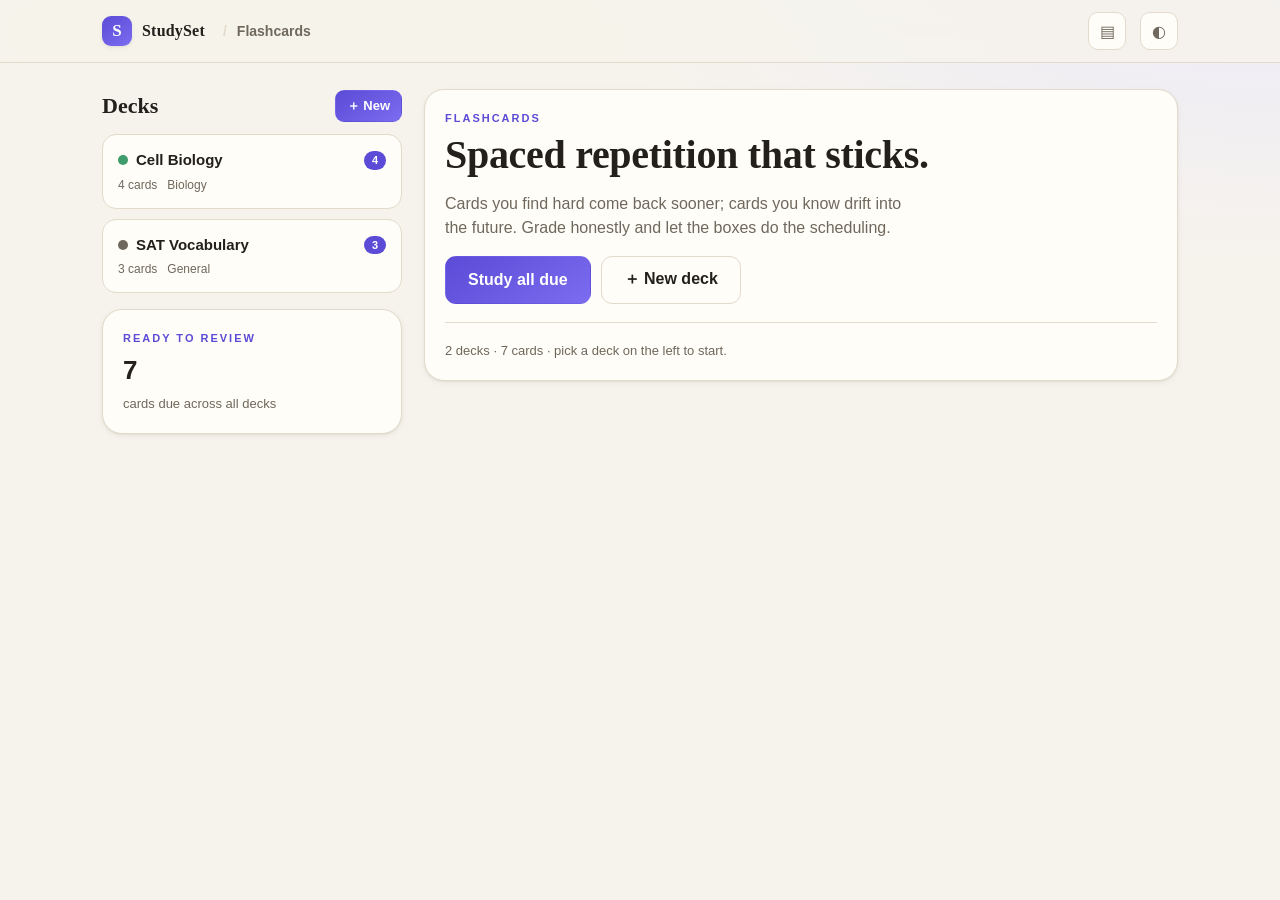
==== flashcards.html @ 9d48ab71 "StudySet: complete study suite (hub + 6 apps) A hub plus six offline-first study apps (flashcards, q" ====
<!doctype html>
<html lang="en">
<head>
<meta charset="utf-8">
<meta name="viewport" content="width=device-width, initial-scale=1">
<title>Flashcards · StudySet</title>
<link rel="stylesheet" href="suite.css">
<style>
  .layout { display: grid; grid-template-columns: 300px 1fr; gap: 22px; padding: 26px 0 60px; align-items: start; }
  .deck { padding: 14px 15px; border-radius: var(--r); border: 1px solid var(--line); background: var(--card);
          cursor: pointer; margin-bottom: 10px; transition: .15s; }
  .deck:hover { border-color: var(--accent); transform: translateY(-1px); box-shadow: var(--shadow-sm); }
  .deck.active { border-color: var(--accent); background: var(--accent-wash); }
  .deck h4 { margin: 0 0 4px; font-size: 15px; display: flex; align-items: center; gap: 8px; }
  .deck .meta { font-size: 12px; color: var(--muted); display: flex; gap: 10px; }
  .due-pill { margin-left: auto; background: var(--accent); color: var(--accent-ink); font-size: 11px; font-weight: 700; padding: 1px 8px; border-radius: 999px; }

  /* study card */
  .stage { display: grid; place-items: center; min-height: 340px; }
  .flashcard { width: 100%; max-width: 520px; height: 300px; perspective: 1600px; cursor: pointer; }
  .fc-inner { position: relative; width: 100%; height: 100%; transition: transform .5s cubic-bezier(.2,.8,.2,1); transform-style: preserve-3d; }
  .flashcard.flipped .fc-inner { transform: rotateY(180deg); }
  .fc-face { position: absolute; inset: 0; backface-visibility: hidden; border-radius: var(--r-xl);
             display: grid; place-items: center; text-align: center; padding: 34px; border: 1px solid var(--line);
             box-shadow: var(--shadow-md); background: var(--card); }
  .fc-face .side { position: absolute; top: 16px; left: 20px; font-size: 11px; letter-spacing: 2px; text-transform: uppercase; color: var(--muted); font-weight: 700; }
  .fc-face .txt { font-family: var(--serif); font-size: clamp(20px, 3.4vw, 30px); line-height: 1.25; }
  .fc-back { transform: rotateY(180deg); background: var(--card-2); }
  .fc-hint { text-align: center; color: var(--muted); font-size: 13px; margin-top: 14px; }
  .grade-row { display: flex; gap: 10px; justify-content: center; margin-top: 16px; flex-wrap: wrap; }
  .grade { flex: 1; min-width: 90px; max-width: 150px; }
  .grade.again { color: var(--rose); } .grade.again:hover { border-color: var(--rose); }
  .grade.hard  { color: var(--gold); } .grade.hard:hover  { border-color: var(--gold); }
  .grade.good  { color: var(--sky);  } .grade.good:hover  { border-color: var(--sky); }
  .grade.easy  { color: var(--green);} .grade.easy:hover  { border-color: var(--green); }
  .grade small { display:block; font-weight:500; font-size:11px; color:var(--muted); }

  .cardrow { display: flex; gap: 10px; align-items: flex-start; padding: 12px; border: 1px solid var(--line-soft); border-radius: var(--r-sm); margin-bottom: 8px; }
  .cardrow .q { font-weight: 600; } .cardrow .a { color: var(--muted); font-size: 14px; }
  .box-tag { font-size: 11px; font-weight: 700; padding: 1px 7px; border-radius: 6px; background: var(--card-2); border: 1px solid var(--line); color: var(--muted); }
  @media (max-width: 820px){ .layout { grid-template-columns: 1fr; } }
</style>
</head>
<body>
<script src="suite.js"></script>
<div class="wrap">
  <div class="layout">
    <!-- sidebar: decks -->
    <aside>
      <div class="row" style="margin-bottom:12px">
        <h1 class="h2">Decks</h1>
        <span class="spacer"></span>
        <button class="btn sm primary" id="newDeck">＋ New</button>
      </div>
      <div id="deckList"></div>
      <div class="card pad" style="margin-top:16px" id="dueBanner" hidden>
        <div class="eyebrow">Ready to review</div>
        <div style="font-size:26px;font-weight:700;margin:4px 0" id="dueTotal">0</div>
        <div class="muted" style="font-size:13px">cards due across all decks</div>
      </div>
    </aside>

    <!-- main -->
    <main id="main"></main>
  </div>
</div>

<script>
const S = window.Suite;
S.topbar("flashcards");
const $ = (s, r=document) => r.querySelector(s);

/* ---------- SRS: Leitner-style, 5 boxes ---------- */
const INTERVALS = [0, 1, 2, 4, 8, 16]; // box -> days until due (box 1..5), box 0 = new
function newCard(front, back) {
  return { id: S.uid("c"), front, back, box: 0, due: S.todayISO(), reps: 0, lapses: 0 };
}
function grade(card, g) {
  // g: 0 again, 1 hard, 2 good, 3 easy
  card.reps++;
  if (g === 0) { card.box = 1; card.lapses++; }
  else if (g === 1) { card.box = Math.max(1, card.box); }
  else if (g === 2) { card.box = Math.min(5, (card.box || 1) + 1); }
  else { card.box = Math.min(5, (card.box || 1) + 2); }
  const days = INTERVALS[card.box] || 1;
  const d = new Date(); d.setDate(d.getDate() + (g === 0 ? 0 : days));
  card.due = d.toISOString().slice(0, 10);
  if (g === 0) card.due = S.todayISO(); // again -> still today
}
const isDue = (c) => c.due <= S.todayISO();

/* ---------- data ---------- */
function decks() { return S.Store.get("decks", null) || seed(); }
function saveDecks(d) { S.Store.set("decks", d); }
function seed() {
  const d = [
    { id: S.uid("d"), name: "Cell Biology", subject: "s_bio", cards: [
      newCard("What organelle is the powerhouse of the cell?", "The mitochondrion — it produces ATP via cellular respiration."),
      newCard("What is the function of ribosomes?", "Protein synthesis (translation of mRNA into polypeptides)."),
      newCard("Define osmosis.", "Diffusion of water across a semipermeable membrane, from low to high solute concentration."),
      newCard("What separates the nucleus from the cytoplasm?", "The nuclear envelope (a double membrane with nuclear pores)."),
    ]},
    { id: S.uid("d"), name: "SAT Vocabulary", subject: "", cards: [
      newCard("Ephemeral", "Lasting a very short time; fleeting."),
      newCard("Pragmatic", "Dealing with things sensibly and realistically."),
      newCard("Ubiquitous", "Present, appearing, or found everywhere."),
    ]},
  ];
  saveDecks(d); return d;
}

let activeId = null, session = null;

/* ---------- render deck list ---------- */
function renderDecks() {
  const list = $("#deckList"); list.innerHTML = "";
  const ds = decks();
  let totalDue = 0;
  ds.forEach((d) => {
    const due = d.cards.filter(isDue).length;
    totalDue += due;
    const el = document.createElement("div");
    el.className = "deck" + (d.id === activeId ? " active" : "");
    const col = S.subjectColor(d.subject);
    el.innerHTML = `<h4><span class="sub-dot" style="background:${col}"></span>${S.esc(d.name)}
        ${due ? `<span class="due-pill">${due}</span>` : ""}</h4>
      <div class="meta"><span>${d.cards.length} cards</span><span>${S.subjectName(d.subject)}</span></div>`;
    el.onclick = () => { activeId = d.id; session = null; renderDecks(); renderMain(); };
    list.appendChild(el);
  });
  if (!ds.length) list.innerHTML = `<div class="muted" style="font-size:13px;padding:8px">No decks yet.</div>`;
  const banner = $("#dueBanner");
  banner.hidden = totalDue === 0;
  $("#dueTotal").textContent = totalDue;
}

/* ---------- main views ---------- */
function renderMain() {
  const main = $("#main");
  if (session) { renderStudy(); return; }
  const d = decks().find((x) => x.id === activeId);
  if (!d) { main.innerHTML = welcome(); wireWelcome(); return; }
  renderDeckDetail(d);
}

function welcome() {
  const ds = decks();
  const total = ds.reduce((a, d) => a + d.cards.length, 0);
  return `<div class="card pad fade">
    <div class="eyebrow">Flashcards</div>
    <h2 class="h1" style="margin:6px 0 8px">Spaced repetition that sticks.</h2>
    <p class="lead" style="max-width:52ch">Cards you find hard come back sooner; cards you know drift into the future. Grade honestly and let the boxes do the scheduling.</p>
    <div class="row" style="gap:10px;margin-top:16px">
      <button class="btn primary lg" id="studyAll">Study all due</button>
      <button class="btn lg" id="wNew">＋ New deck</button>
    </div>
    <div class="hr"></div>
    <div class="muted" style="font-size:13px">${ds.length} decks · ${total} cards · pick a deck on the left to start.</div>
  </div>`;
}
function wireWelcome() {
  const b = $("#studyAll"); if (b) b.onclick = studyAllDue;
  const n = $("#wNew"); if (n) n.onclick = createDeck;
}

function renderDeckDetail(d) {
  const due = d.cards.filter(isDue).length;
  const byBox = [0,0,0,0,0,0];
  d.cards.forEach((c) => byBox[c.box || 0]++);
  $("#main").innerHTML = `
    <div class="row" style="gap:12px;margin-bottom:16px">
      <div>
        <div class="eyebrow" style="color:${S.subjectColor(d.subject)}">${S.subjectName(d.subject)}</div>
        <h1 class="h1" style="font-size:30px">${S.esc(d.name)}</h1>
      </div>
      <span class="spacer"></span>
      <button class="btn sm ghost" id="renameDeck">Rename</button>
      <button class="btn sm danger" id="delDeck">Delete</button>
    </div>
    <div class="card pad" style="margin-bottom:16px">
      <div class="row" style="gap:20px;flex-wrap:wrap">
        <div><div style="font-size:30px;font-weight:700;font-family:var(--serif)">${due}</div><div class="muted" style="font-size:13px">due now</div></div>
        <div><div style="font-size:30px;font-weight:700;font-family:var(--serif)">${d.cards.length}</div><div class="muted" style="font-size:13px">total cards</div></div>
        <div class="grow"></div>
        <button class="btn lg primary" id="startStudy" ${due?"":"disabled"}>${due?`Review ${due} due`:"Nothing due"}</button>
        <button class="btn lg" id="cram">Cram all</button>
      </div>
    </div>
    <div class="card pad">
      <div class="row" style="margin-bottom:12px"><h3 class="h2">Cards</h3><span class="spacer"></span>
        <button class="btn sm primary" id="addCard">＋ Add card</button></div>
      <div id="cards"></div>
    </div>`;
  $("#startStudy").onclick = () => startSession(d, d.cards.filter(isDue));
  $("#cram").onclick = () => startSession(d, d.cards.slice(), true);
  $("#addCard").onclick = () => editCard(d, null);
  $("#renameDeck").onclick = () => renameDeck(d);
  $("#delDeck").onclick = () => S.confirmDialog(`Delete “${S.esc(d.name)}” and its ${d.cards.length} cards?`, () => {
    saveDecks(decks().filter((x) => x.id !== d.id)); activeId = null; renderDecks(); renderMain(); S.toast("Deck deleted");
  });
  const wrap = $("#cards"); wrap.innerHTML = "";
  if (!d.cards.length) wrap.innerHTML = `<div class="empty"><div class="big">▤</div>No cards yet — add your first one.</div>`;
  d.cards.forEach((c) => {
    const row = document.createElement("div"); row.className = "cardrow";
    row.innerHTML = `<div class="grow"><div class="q">${S.esc(c.front)}</div><div class="a">${S.esc(c.back)}</div></div>
      <span class="box-tag" title="Leitner box">${c.box ? "box "+c.box : "new"}</span>
      <button class="icon-btn" style="width:30px;height:30px" data-edit>✎</button>
      <button class="icon-btn" style="width:30px;height:30px" data-del>✕</button>`;
    row.querySelector("[data-edit]").onclick = () => editCard(d, c);
    row.querySelector("[data-del]").onclick = () => {
      d.cards = d.cards.filter((x) => x.id !== c.id); saveDecks(decks()); renderDecks(); renderMain();
    };
    wrap.appendChild(row);
  });
}

/* ---------- study session ---------- */
function startSession(deck, cards, cram) {
  if (!cards.length) return;
  // sort: due date then box
  const queue = cards.slice().sort((a,b)=> (a.due<b.due?-1:1) || (a.box-b.box));
  session = { deck, queue, i: 0, flipped: false, done: 0, total: queue.length, cram: !!cram, correct: 0 };
  activeId = deck.id;
  renderMain();
}
function studyAllDue() {
  const all = [];
  decks().forEach((d) => d.cards.filter(isDue).forEach((c) => all.push({ c, d })));
  if (!all.length) return S.toast("Nothing due — nice work!");
  // synthesize a virtual session across decks
  const queue = all.map(x => x.c);
  const deckMap = {}; all.forEach(x => deckMap[x.c.id] = x.d);
  session = { deck: null, deckMap, queue, i:0, flipped:false, done:0, total:queue.length, cram:false, correct:0 };
  activeId = null; renderDecks(); renderMain();
}

function renderStudy(deckMaybe) {
  const ss = session;
  if (ss.i >= ss.queue.length) return renderSummary();
  const card = ss.queue[ss.i];
  const pct = Math.round((ss.done / ss.total) * 100);
  $("#main").innerHTML = `
    <div class="row" style="margin-bottom:14px">
      <button class="btn sm ghost" id="quit">‹ End</button>
      <span class="spacer"></span>
      <span class="chip">${ss.done} / ${ss.total}</span>
    </div>
    <div class="bar" style="margin-bottom:22px"><i style="width:${pct}%"></i></div>
    <div class="stage">
      <div style="width:100%;max-width:520px">
        <div class="flashcard ${ss.flipped?"flipped":""}" id="fc">
          <div class="fc-inner">
            <div class="fc-face"><span class="side">Prompt</span><div class="txt">${S.esc(card.front)}</div></div>
            <div class="fc-face fc-back"><span class="side">Answer</span><div class="txt">${S.esc(card.back)}</div></div>
          </div>
        </div>
        <div class="fc-hint">${ss.flipped ? "How well did you know it?" : "Click the card or press <span class='kbd'>Space</span> to flip"}</div>
        <div class="grade-row" id="grades" ${ss.flipped?"":"style=visibility:hidden"}>
          <button class="btn grade again" data-g="0">Again<small>&lt;1m</small></button>
          <button class="btn grade hard"  data-g="1">Hard<small>1d</small></button>
          <button class="btn grade good"  data-g="2">Good<small>${INTERVALS[Math.min(5,(card.box||1)+1)]}d</small></button>
          <button class="btn grade easy"  data-g="3">Easy<small>${INTERVALS[Math.min(5,(card.box||1)+2)]}d</small></button>
        </div>
      </div>
    </div>`;
  const fc = $("#fc");
  fc.onclick = flip;
  $("#quit").onclick = () => { session = null; renderDecks(); renderMain(); };
  $("#grades").querySelectorAll("[data-g]").forEach((b) => b.onclick = () => doGrade(+b.dataset.g));
}
function flip() { if (!session) return; session.flipped = !session.flipped; renderStudy(); }
function doGrade(g) {
  const ss = session; const card = ss.queue[ss.i];
  grade(card, g);
  if (g >= 2) ss.correct++;
  ss.done++;
  saveDecks(decks());
  // log a review for hub stats
  const log = S.Store.get("reviewLog", {});
  const t = S.todayISO(); log[t] = (log[t] || 0) + 1; S.Store.set("reviewLog", log);
  if (g === 0) { ss.queue.push(card); } // requeue "again"
  ss.i++; ss.flipped = false;
  renderStudy();
}
function renderSummary() {
  const ss = session;
  const acc = ss.done ? Math.round((ss.correct / ss.done) * 100) : 0;
  $("#main").innerHTML = `<div class="card pad fade" style="text-align:center;padding:44px">
    <div style="font-size:44px">✦</div>
    <h2 class="h1" style="margin:8px 0">Session complete</h2>
    <p class="lead">You reviewed <b>${ss.done}</b> cards · ${acc}% rated Good or better.</p>
    <div class="row" style="justify-content:center;gap:10px;margin-top:18px">
      <button class="btn primary lg" id="again">Back to decks</button>
    </div></div>`;
  $("#again").onclick = () => { session = null; renderDecks(); renderMain(); };
}

document.addEventListener("keydown", (e) => {
  if (!session || session.i >= session.queue.length) return;
  if (e.code === "Space") { e.preventDefault(); flip(); }
  else if (session.flipped && ["1","2","3","4"].includes(e.key)) doGrade(+e.key - 1);
});

/* ---------- CRUD ---------- */
function createDeck() {
  const el = document.createElement("div");
  const sel = S.subjectSelect({ allowNone: true });
  el.innerHTML = `<div class="field"><label>Deck name</label><input class="input" id="dn" placeholder="e.g. French verbs, Unit 4 vocab"></div>
    <div class="field"><label>Subject</label></div>`;
  el.appendChild(sel);
  S.modal({ title: "New deck", bodyEl: el, okText: "Create", onOk: () => {
    const name = $("#dn", el).value.trim(); if (!name) return false;
    const d = { id: S.uid("d"), name, subject: sel.value, cards: [] };
    const all = decks(); all.unshift(d); saveDecks(all); activeId = d.id;
    renderDecks(); renderMain(); S.toast("Deck created");
  }});
  setTimeout(() => $("#dn", el).focus(), 50);
}
$("#newDeck").onclick = createDeck;

function renameDeck(d) {
  const el = document.createElement("div");
  const sel = S.subjectSelect({ allowNone: true, value: d.subject });
  el.innerHTML = `<div class="field"><label>Deck name</label><input class="input" id="rn" value="${S.esc(d.name)}"></div><div class="field"><label>Subject</label></div>`;
  el.appendChild(sel);
  S.modal({ title: "Edit deck", bodyEl: el, okText: "Save", onOk: () => {
    const name = $("#rn", el).value.trim(); if (!name) return false;
    d.name = name; d.subject = sel.value; saveDecks(decks()); renderDecks(); renderMain();
  }});
}
function editCard(d, c) {
  const el = document.createElement("div");
  el.innerHTML = `<div class="field"><label>Front (prompt)</label><textarea class="textarea" id="cf">${c?S.esc(c.front):""}</textarea></div>
    <div class="field"><label>Back (answer)</label><textarea class="textarea" id="cb">${c?S.esc(c.back):""}</textarea></div>`;
  S.modal({ title: c ? "Edit card" : "Add card", bodyEl: el, okText: c?"Save":"Add", onOk: () => {
    const f = $("#cf", el).value.trim(), b = $("#cb", el).value.trim();
    if (!f || !b) return false;
    if (c) { c.front = f; c.back = b; } else d.cards.push(newCard(f, b));
    saveDecks(decks()); renderDecks(); renderMain();
  }});
  setTimeout(() => $("#cf", el).focus(), 50);
}

renderDecks(); renderMain();
</script>
</body>
</html>
---- suite.css ----
/* ============================================================
   StudySet — shared design system
   Warm academic "paper & ink" theme, light + dark.
   ============================================================ */

:root {
  /* palette — light (paper) */
  --paper:      #f6f3ec;
  --paper-2:    #efe9dd;
  --card:       #fffdf8;
  --card-2:     #faf6ee;
  --ink:        #23201b;
  --ink-soft:   #57514794;
  --muted:      #6f685c;
  --line:       #e2daca;
  --line-soft:  #ece5d6;

  --accent:     #5b4bd6;   /* violet-indigo */
  --accent-2:   #7c6cf0;
  --accent-ink: #ffffff;
  --accent-wash:#ece9fb;

  --gold:   #c98a2b;
  --green:  #3f9d6b;
  --rose:   #d6524b;
  --sky:    #2f81b8;

  --shadow-sm: 0 1px 2px rgba(40,34,22,.06), 0 2px 6px rgba(40,34,22,.05);
  --shadow-md: 0 6px 18px rgba(40,34,22,.09), 0 2px 6px rgba(40,34,22,.06);
  --shadow-lg: 0 20px 50px rgba(40,34,22,.16);

  --r-sm: 8px;
  --r:    14px;
  --r-lg: 20px;
  --r-xl: 28px;

  --serif: "Iowan Old Style", "Palatino Linotype", "Book Antiqua", Palatino, Georgia, serif;
  --sans:  ui-sans-serif, -apple-system, "Segoe UI", Roboto, Helvetica, Arial, sans-serif;
  --mono:  ui-monospace, "SF Mono", "Cascadia Code", Menlo, Consolas, monospace;

  --maxw: 1120px;
}

:root[data-theme="dark"] {
  --paper:      #171512;
  --paper-2:    #1e1b17;
  --card:       #211e19;
  --card-2:     #26221c;
  --ink:        #f0ebe0;
  --ink-soft:   #b9b0a09c;
  --muted:      #a79e8d;
  --line:       #34302a;
  --line-soft:  #2b2721;

  --accent:     #8b7cf6;
  --accent-2:   #a394ff;
  --accent-ink: #14120f;
  --accent-wash:#241f3a;

  --gold:  #e0a63f;
  --green: #57c187;
  --rose:  #ef6f68;
  --sky:   #59a9dc;

  --shadow-sm: 0 1px 2px rgba(0,0,0,.3);
  --shadow-md: 0 8px 22px rgba(0,0,0,.4);
  --shadow-lg: 0 24px 60px rgba(0,0,0,.55);
}

* { box-sizing: border-box; }
html { -webkit-text-size-adjust: 100%; }
body {
  margin: 0;
  font-family: var(--sans);
  background:
    radial-gradient(1200px 600px at 100% -10%, var(--accent-wash), transparent 60%),
    var(--paper);
  color: var(--ink);
  line-height: 1.5;
  min-height: 100vh;
  -webkit-font-smoothing: antialiased;
  text-rendering: optimizeLegibility;
}

a { color: inherit; }
button, input, select, textarea { font-family: inherit; font-size: inherit; color: inherit; }
::selection { background: var(--accent); color: var(--accent-ink); }

/* ---------- layout ---------- */
.wrap { max-width: var(--maxw); margin: 0 auto; padding: 0 22px; }
.stack { display: flex; flex-direction: column; }
.row { display: flex; align-items: center; }
.grow { flex: 1; }
.spacer { flex: 1; }

/* ---------- top bar ---------- */
.topbar {
  position: sticky; top: 0; z-index: 40;
  backdrop-filter: saturate(1.4) blur(14px);
  background: color-mix(in srgb, var(--paper) 82%, transparent);
  border-bottom: 1px solid var(--line);
}
.topbar-inner {
  max-width: var(--maxw); margin: 0 auto; padding: 12px 22px;
  display: flex; align-items: center; gap: 14px;
}
.brand { display: flex; align-items: center; gap: 10px; text-decoration: none; color: inherit; font-weight: 700; }
.brand-mark {
  width: 30px; height: 30px; border-radius: 9px; flex: none;
  background: linear-gradient(145deg, var(--accent), var(--accent-2));
  color: var(--accent-ink); display: grid; place-items: center;
  font-family: var(--serif); font-weight: 700; font-size: 17px;
  box-shadow: var(--shadow-sm);
}
.brand b { font-family: var(--serif); letter-spacing: .2px; }
.brand small { color: var(--muted); font-weight: 500; font-size: 12px; }
.app-name { font-weight: 600; color: var(--muted); font-size: 14px; }
.app-name::before { content: "/"; margin: 0 10px 0 4px; color: var(--line); }

.icon-btn {
  width: 38px; height: 38px; border-radius: 10px; flex: none;
  border: 1px solid var(--line); background: var(--card);
  display: grid; place-items: center; cursor: pointer; color: var(--muted);
  transition: .15s;
}
.icon-btn:hover { color: var(--ink); border-color: var(--accent); transform: translateY(-1px); }

/* ---------- buttons ---------- */
.btn {
  --bh: 40px;
  height: var(--bh); padding: 0 16px; border-radius: 11px;
  border: 1px solid var(--line); background: var(--card);
  color: var(--ink); font-weight: 600; cursor: pointer;
  display: inline-flex; align-items: center; gap: 8px; justify-content: center;
  transition: .15s; white-space: nowrap; text-decoration: none;
}
.btn:hover { transform: translateY(-1px); box-shadow: var(--shadow-sm); border-color: var(--accent); }
.btn:active { transform: translateY(0); }
.btn.primary { background: linear-gradient(145deg, var(--accent), var(--accent-2)); border-color: transparent; color: var(--accent-ink); }
.btn.primary:hover { box-shadow: 0 6px 18px color-mix(in srgb, var(--accent) 40%, transparent); }
.btn.ghost { background: transparent; }
.btn.sm { --bh: 32px; padding: 0 11px; font-size: 13px; border-radius: 9px; }
.btn.lg { --bh: 48px; padding: 0 22px; font-size: 16px; }
.btn.danger { color: var(--rose); }
.btn.danger:hover { border-color: var(--rose); background: color-mix(in srgb, var(--rose) 10%, var(--card)); }
.btn:disabled { opacity: .45; cursor: not-allowed; transform: none; box-shadow: none; }
.btn.block { width: 100%; }

/* ---------- inputs ---------- */
.field { display: flex; flex-direction: column; gap: 6px; }
.field > label { font-size: 12.5px; font-weight: 600; color: var(--muted); letter-spacing: .2px; }
.input, .textarea, select.input {
  width: 100%; padding: 11px 13px; border-radius: 11px;
  border: 1px solid var(--line); background: var(--card);
  transition: .15s; outline: none;
}
.input:focus, .textarea:focus, select.input:focus {
  border-color: var(--accent); box-shadow: 0 0 0 3px var(--accent-wash);
}
.textarea { resize: vertical; min-height: 84px; line-height: 1.55; }
input[type="date"].input, input[type="time"].input { min-height: 44px; }

/* ---------- cards ---------- */
.card {
  background: var(--card); border: 1px solid var(--line);
  border-radius: var(--r-lg); box-shadow: var(--shadow-sm);
}
.card.pad { padding: 20px; }
.panel { background: var(--card); border: 1px solid var(--line); border-radius: var(--r); }

/* ---------- chips / badges ---------- */
.chip {
  display: inline-flex; align-items: center; gap: 6px;
  padding: 4px 10px; border-radius: 999px; font-size: 12px; font-weight: 600;
  background: var(--card-2); border: 1px solid var(--line-soft); color: var(--muted);
}
.chip .dot { width: 8px; height: 8px; border-radius: 50%; background: var(--accent); }
.badge { font-size: 11px; font-weight: 700; padding: 2px 8px; border-radius: 6px; background: var(--accent-wash); color: var(--accent); }

/* ---------- misc ---------- */
.h1 { font-family: var(--serif); font-size: clamp(26px, 4vw, 40px); line-height: 1.08; margin: 0; font-weight: 700; letter-spacing: -.3px; }
.h2 { font-family: var(--serif); font-size: 22px; margin: 0; font-weight: 700; }
.lead { color: var(--muted); font-size: 16px; }
.eyebrow { text-transform: uppercase; letter-spacing: 2px; font-size: 11px; font-weight: 700; color: var(--accent); }
.muted { color: var(--muted); }
.hr { height: 1px; background: var(--line); border: 0; margin: 18px 0; }
.empty { text-align: center; padding: 46px 20px; color: var(--muted); }
.empty .big { font-size: 34px; margin-bottom: 8px; opacity: .8; }

.kbd { font-family: var(--mono); font-size: 12px; padding: 2px 7px; border-radius: 6px; border: 1px solid var(--line); background: var(--card-2); color: var(--muted); box-shadow: 0 1px 0 var(--line); }

/* ---------- toast ---------- */
#toast {
  position: fixed; left: 50%; bottom: 26px; transform: translate(-50%, 20px);
  background: var(--ink); color: var(--paper); padding: 11px 18px; border-radius: 12px;
  font-weight: 600; font-size: 14px; box-shadow: var(--shadow-lg);
  opacity: 0; pointer-events: none; transition: .25s; z-index: 100; max-width: 90vw;
}
#toast.show { opacity: 1; transform: translate(-50%, 0); }

/* ---------- modal ---------- */
.modal-back {
  position: fixed; inset: 0; background: rgba(20,16,10,.42);
  backdrop-filter: blur(3px); display: none; place-items: center; z-index: 90; padding: 20px;
}
.modal-back.show { display: grid; }
.modal {
  background: var(--card); border: 1px solid var(--line); border-radius: var(--r-lg);
  box-shadow: var(--shadow-lg); width: min(560px, 100%); max-height: 88vh; overflow: auto;
  animation: pop .18s ease;
}
@keyframes pop { from { transform: scale(.96) translateY(6px); opacity: 0; } }
.modal-head { display: flex; align-items: center; padding: 18px 20px; border-bottom: 1px solid var(--line); }
.modal-body { padding: 20px; display: flex; flex-direction: column; gap: 14px; }
.modal-foot { padding: 16px 20px; border-top: 1px solid var(--line); display: flex; gap: 10px; justify-content: flex-end; }

/* subject color helper */
.sub-dot { width: 10px; height: 10px; border-radius: 50%; flex: none; display: inline-block; }

/* progress */
.bar { height: 8px; border-radius: 999px; background: var(--line-soft); overflow: hidden; }
.bar > i { display: block; height: 100%; background: linear-gradient(90deg, var(--accent), var(--accent-2)); border-radius: 999px; transition: width .4s; }

/* fade in */
@keyframes fadeUp { from { opacity: 0; transform: translateY(8px); } }
.fade { animation: fadeUp .3s ease both; }

@media (max-width: 640px) {
  .app-name { display: none; }
  .wrap { padding: 0 16px; }
  .topbar-inner { padding: 10px 16px; }
}
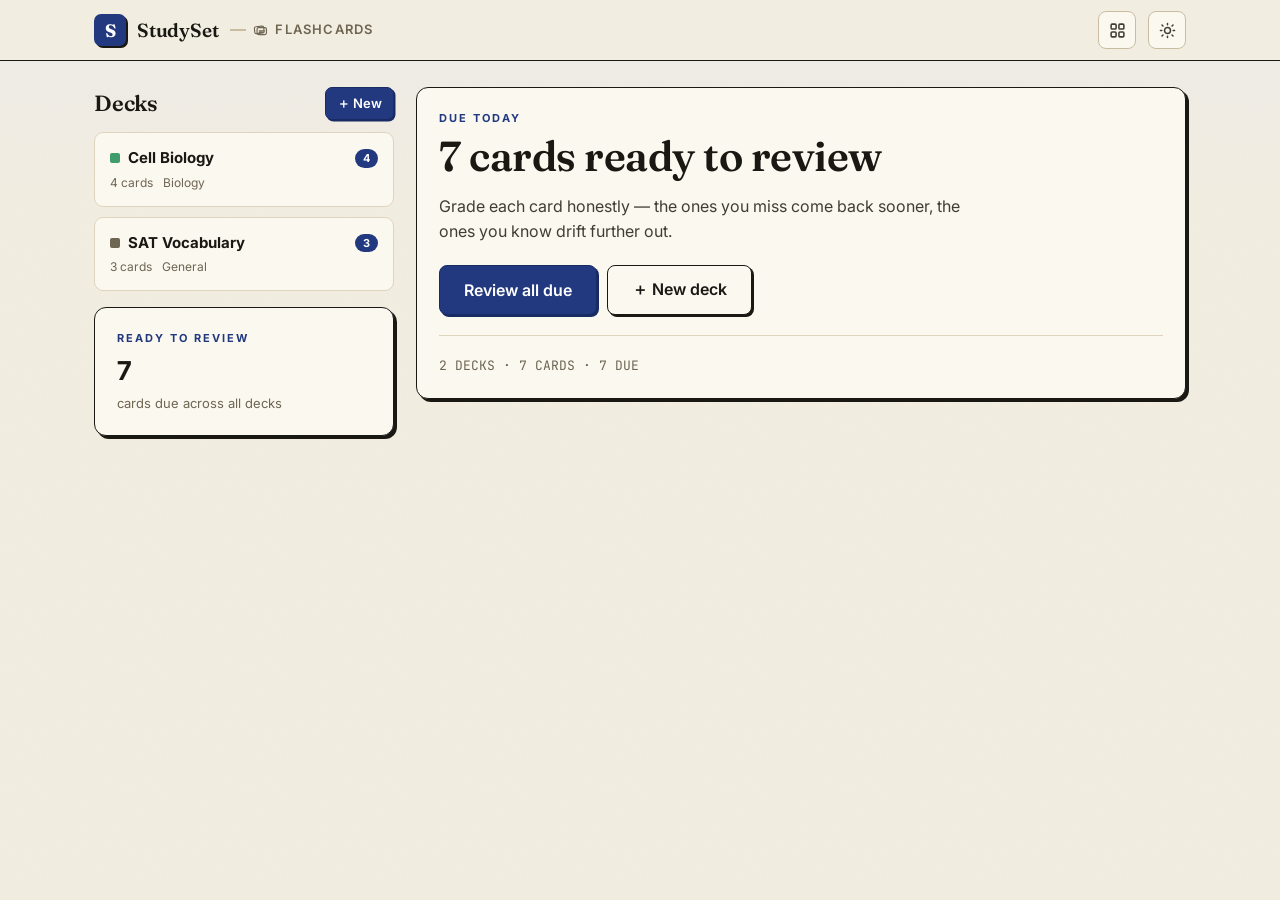
==== commit afe802d4: "Redesign v3: "exam blue-book" editorial identity Replaces the AI-default violet-gradient look with a" ====
--- a/flashcards.html
+++ b/flashcards.html
@@ -146,16 +146,17 @@
 function welcome() {
   const ds = decks();
   const total = ds.reduce((a, d) => a + d.cards.length, 0);
+  const due = ds.reduce((a, d) => a + d.cards.filter(isDue).length, 0);
   return `<div class="card pad fade">
-    <div class="eyebrow">Flashcards</div>
-    <h2 class="h1" style="margin:6px 0 8px">Spaced repetition that sticks.</h2>
-    <p class="lead" style="max-width:52ch">Cards you find hard come back sooner; cards you know drift into the future. Grade honestly and let the boxes do the scheduling.</p>
-    <div class="row" style="gap:10px;margin-top:16px">
-      <button class="btn primary lg" id="studyAll">Study all due</button>
+    <div class="eyebrow">${due ? "Due today" : "Review desk"}</div>
+    <h2 class="h1" style="margin:8px 0 10px">${due ? `${due} card${due>1?"s":""} ready to review` : "You're all caught up"}</h2>
+    <p class="lead" style="max-width:54ch">${due ? "Grade each card honestly — the ones you miss come back sooner, the ones you know drift further out." : "Nothing is due right now. Pick a deck on the left, or come back when cards are scheduled."}</p>
+    <div class="row" style="gap:10px;margin-top:20px">
+      <button class="btn primary lg" id="studyAll" ${due?"":"disabled"}>Review all due</button>
       <button class="btn lg" id="wNew">＋ New deck</button>
     </div>
     <div class="hr"></div>
-    <div class="muted" style="font-size:13px">${ds.length} decks · ${total} cards · pick a deck on the left to start.</div>
+    <div class="muted mono" style="font-size:13px">${ds.length} DECKS · ${total} CARDS · ${due} DUE</div>
   </div>`;
 }
 function wireWelcome() {
--- a/suite.css
+++ b/suite.css
@@ -1,93 +1,157 @@
 /* ============================================================
-   StudySet — shared design system
-   Warm academic "paper & ink" theme, light + dark.
+   StudySet — shared design system  ·  v3 "Exam Blue-Book"
+   Warm newsprint · near-black ink · deep navy + red-pen accent.
+   Editorial, flat, hairline rules. Real type. Light + dark.
    ============================================================ */
 
+@import url('https://fonts.googleapis.com/css2?family=Fraunces:opsz,wght@9..144,400;9..144,500;9..144,600;9..144,700;9..144,900&family=Inter:wght@400;450;500;600;700&family=JetBrains+Mono:wght@500;700&display=swap');
+
 :root {
-  /* palette — light (paper) */
-  --paper:      #f6f3ec;
-  --paper-2:    #efe9dd;
-  --card:       #fffdf8;
-  --card-2:     #faf6ee;
-  --ink:        #23201b;
-  --ink-soft:   #57514794;
-  --muted:      #6f685c;
-  --line:       #e2daca;
-  --line-soft:  #ece5d6;
-
-  --accent:     #5b4bd6;   /* violet-indigo */
-  --accent-2:   #7c6cf0;
+  /* ---- surfaces (light / newsprint) ---- */
+  --paper:      #f2ede1;
+  --paper-2:    #e9e2d1;
+  --card:       #fbf8f0;
+  --card-2:     #f1ebdc;
+  --card-3:     #e7dfcc;
+
+  /* ---- ink ---- */
+  --ink:        #1a1813;
+  --ink-2:      #423d33;
+  --muted:      #6e6553;
+  --faint:      #9a9080;
+
+  /* ---- hairlines ---- */
+  --line:       #ded3bd;
+  --line-2:     #e8e0cf;
+  --line-strong:#c9bca1;
+
+  /* ---- brand: deep navy primary + brick "red-pen" ---- */
+  --accent:     #22397f;
+  --accent-2:   #2c4aa0;
+  --accent-deep:#182b63;
   --accent-ink: #ffffff;
-  --accent-wash:#ece9fb;
-
-  --gold:   #c98a2b;
-  --green:  #3f9d6b;
-  --rose:   #d6524b;
-  --sky:    #2f81b8;
-
-  --shadow-sm: 0 1px 2px rgba(40,34,22,.06), 0 2px 6px rgba(40,34,22,.05);
-  --shadow-md: 0 6px 18px rgba(40,34,22,.09), 0 2px 6px rgba(40,34,22,.06);
-  --shadow-lg: 0 20px 50px rgba(40,34,22,.16);
-
-  --r-sm: 8px;
-  --r:    14px;
-  --r-lg: 20px;
-  --r-xl: 28px;
-
-  --serif: "Iowan Old Style", "Palatino Linotype", "Book Antiqua", Palatino, Georgia, serif;
-  --sans:  ui-sans-serif, -apple-system, "Segoe UI", Roboto, Helvetica, Arial, sans-serif;
-  --mono:  ui-monospace, "SF Mono", "Cascadia Code", Menlo, Consolas, monospace;
-
-  --maxw: 1120px;
+  --accent-wash:#e5e8f4;
+  --accent-line:#c6cfe9;
+
+  --red:        #b13a2c;     /* red-pen: alerts, overdue, destructive */
+  --red-wash:   #f3e1db;
+  --gold:       #9a7418;     /* ochre highlight */
+  --gold-wash:  #f0e6cf;
+  --green:      #3c7850;
+  --green-wash: #dfead9;
+  --sky:        #2c6a8f;
+
+  /* ---- elevation: restrained, printed ---- */
+  --sh-1: 0 1px 0 var(--line-strong);
+  --sh-2: 0 1px 2px rgba(40,32,14,.06), 0 2px 4px rgba(40,32,14,.05);
+  --sh-3: 0 4px 10px rgba(40,32,14,.09), 0 1px 3px rgba(40,32,14,.06);
+  --sh-4: 0 16px 34px rgba(40,32,14,.16), 0 4px 10px rgba(40,32,14,.08);
+  --sh-glow: var(--sh-3);
+
+  /* ---- radii: editorial, tight ---- */
+  --r-xs: 5px;
+  --r-sm: 7px;
+  --r:    9px;
+  --r-lg: 12px;
+  --r-xl: 16px;
+  --r-2xl:20px;
+
+  /* ---- type ---- */
+  --serif: "Fraunces", "Iowan Old Style", Palatino, Georgia, serif;
+  --sans:  "Inter", ui-sans-serif, -apple-system, "Segoe UI", Roboto, sans-serif;
+  --mono:  "JetBrains Mono", ui-monospace, "SF Mono", Menlo, monospace;
+
+  /* ---- motion ---- */
+  --sp: cubic-bezier(.3, 1.3, .5, 1);
+  --out: cubic-bezier(.22, .61, .36, 1);
+  --t-fast: .12s;
+  --t: .18s;
+  --t-slow: .3s;
+
+  --maxw: 1140px;
+  --ring: 0 0 0 2px var(--card), 0 0 0 4px var(--accent);
+
+  /* back-compat aliases (per-app inline CSS) */
+  --line-soft: var(--line-2);
+  --shadow-sm: var(--sh-2);
+  --shadow-md: var(--sh-3);
+  --shadow-lg: var(--sh-4);
+  --rose: var(--red); --rose-wash: var(--red-wash);
+  --gold-2: var(--gold);
 }
 
 :root[data-theme="dark"] {
-  --paper:      #171512;
-  --paper-2:    #1e1b17;
-  --card:       #211e19;
-  --card-2:     #26221c;
-  --ink:        #f0ebe0;
-  --ink-soft:   #b9b0a09c;
-  --muted:      #a79e8d;
-  --line:       #34302a;
-  --line-soft:  #2b2721;
-
-  --accent:     #8b7cf6;
-  --accent-2:   #a394ff;
-  --accent-ink: #14120f;
-  --accent-wash:#241f3a;
-
-  --gold:  #e0a63f;
-  --green: #57c187;
-  --rose:  #ef6f68;
-  --sky:   #59a9dc;
-
-  --shadow-sm: 0 1px 2px rgba(0,0,0,.3);
-  --shadow-md: 0 8px 22px rgba(0,0,0,.4);
-  --shadow-lg: 0 24px 60px rgba(0,0,0,.55);
+  --paper:      #16150f;
+  --paper-2:    #1d1b14;
+  --card:       #201d16;
+  --card-2:     #26221a;
+  --card-3:     #2d2820;
+
+  --ink:        #f1ebdc;
+  --ink-2:      #d6cfbe;
+  --muted:      #a89e89;
+  --faint:      #766d5b;
+
+  --line:       #363126;
+  --line-2:     #2c2820;
+  --line-strong:#463f31;
+
+  --accent:     #7d90d8;
+  --accent-2:   #93a4e6;
+  --accent-deep:#5f74c4;
+  --accent-ink: #16150f;
+  --accent-wash:#20233a;
+  --accent-line:#374063;
+
+  --red:        #e06450;
+  --red-wash:   #2f1a15;
+  --gold:       #d3a63f;
+  --gold-wash:  #2c2411;
+  --green:      #5aad78;
+  --green-wash: #17251b;
+  --sky:        #5a9ac2;
+
+  --sh-1: 0 1px 0 rgba(0,0,0,.5);
+  --sh-2: 0 1px 3px rgba(0,0,0,.45);
+  --sh-3: 0 6px 16px rgba(0,0,0,.5);
+  --sh-4: 0 18px 40px rgba(0,0,0,.62);
 }
 
 * { box-sizing: border-box; }
-html { -webkit-text-size-adjust: 100%; }
+html { -webkit-text-size-adjust: 100%; scroll-behavior: smooth; }
 body {
   margin: 0;
   font-family: var(--sans);
-  background:
-    radial-gradient(1200px 600px at 100% -10%, var(--accent-wash), transparent 60%),
-    var(--paper);
+  background: var(--paper);
+  background-image:
+    linear-gradient(180deg, color-mix(in srgb, var(--accent-wash) 35%, transparent), transparent 22%);
   color: var(--ink);
   line-height: 1.5;
   min-height: 100vh;
+  min-height: 100dvh;
   -webkit-font-smoothing: antialiased;
   text-rendering: optimizeLegibility;
 }
+/* faint newsprint grain */
+body::before {
+  content: ""; position: fixed; inset: 0; z-index: 0; pointer-events: none; opacity: .45;
+  background-image: url("data:image/svg+xml,%3Csvg xmlns='http://www.w3.org/2000/svg' width='120' height='120'%3E%3Cfilter id='n'%3E%3CfeTurbulence type='fractalNoise' baseFrequency='.85' numOctaves='2'/%3E%3C/filter%3E%3Crect width='100%25' height='100%25' filter='url(%23n)' opacity='.04'/%3E%3C/svg%3E");
+  mix-blend-mode: multiply;
+}
+:root[data-theme="dark"] body::before { mix-blend-mode: screen; opacity: .35; }
+body > * { position: relative; z-index: 1; }
 
 a { color: inherit; }
 button, input, select, textarea { font-family: inherit; font-size: inherit; color: inherit; }
 ::selection { background: var(--accent); color: var(--accent-ink); }
 
+* { scrollbar-width: thin; scrollbar-color: var(--line-strong) transparent; }
+*::-webkit-scrollbar { width: 11px; height: 11px; }
+*::-webkit-scrollbar-thumb { background: var(--line-strong); border-radius: 0; border: 4px solid transparent; background-clip: content-box; }
+*::-webkit-scrollbar-thumb:hover { background: var(--faint); background-clip: content-box; }
+
 /* ---------- layout ---------- */
-.wrap { max-width: var(--maxw); margin: 0 auto; padding: 0 22px; }
+.wrap { max-width: var(--maxw); margin: 0 auto; padding: 0 24px; }
 .stack { display: flex; flex-direction: column; }
 .row { display: flex; align-items: center; }
 .grow { flex: 1; }
@@ -96,137 +160,159 @@
 /* ---------- top bar ---------- */
 .topbar {
   position: sticky; top: 0; z-index: 40;
-  backdrop-filter: saturate(1.4) blur(14px);
-  background: color-mix(in srgb, var(--paper) 82%, transparent);
-  border-bottom: 1px solid var(--line);
-}
-.topbar-inner {
-  max-width: var(--maxw); margin: 0 auto; padding: 12px 22px;
-  display: flex; align-items: center; gap: 14px;
-}
-.brand { display: flex; align-items: center; gap: 10px; text-decoration: none; color: inherit; font-weight: 700; }
+  backdrop-filter: saturate(1.3) blur(12px);
+  -webkit-backdrop-filter: saturate(1.3) blur(12px);
+  background: color-mix(in srgb, var(--paper) 84%, transparent);
+  border-bottom: 1.5px solid var(--ink);
+}
+.topbar-inner { max-width: var(--maxw); margin: 0 auto; padding: 11px 24px; display: flex; align-items: center; gap: 12px; }
+.brand { display: flex; align-items: center; gap: 11px; text-decoration: none; color: inherit; }
 .brand-mark {
-  width: 30px; height: 30px; border-radius: 9px; flex: none;
-  background: linear-gradient(145deg, var(--accent), var(--accent-2));
-  color: var(--accent-ink); display: grid; place-items: center;
-  font-family: var(--serif); font-weight: 700; font-size: 17px;
-  box-shadow: var(--shadow-sm);
-}
-.brand b { font-family: var(--serif); letter-spacing: .2px; }
-.brand small { color: var(--muted); font-weight: 500; font-size: 12px; }
-.app-name { font-weight: 600; color: var(--muted); font-size: 14px; }
-.app-name::before { content: "/"; margin: 0 10px 0 4px; color: var(--line); }
+  width: 32px; height: 32px; border-radius: 7px; flex: none;
+  background: var(--accent); color: #fff; display: grid; place-items: center;
+  font-family: var(--serif); font-weight: 700; font-size: 18px; letter-spacing: -.5px;
+  box-shadow: 2px 2px 0 var(--ink);
+}
+.brand b { font-family: var(--serif); font-weight: 600; letter-spacing: -.2px; font-size: 19px; }
+.app-name { font-weight: 600; color: var(--muted); font-size: 13px; text-transform: uppercase; letter-spacing: 1.2px; display: inline-flex; align-items: center; gap: 7px; }
+.app-name::before { content: ""; width: 16px; height: 1.5px; background: var(--line-strong); }
 
 .icon-btn {
-  width: 38px; height: 38px; border-radius: 10px; flex: none;
-  border: 1px solid var(--line); background: var(--card);
-  display: grid; place-items: center; cursor: pointer; color: var(--muted);
-  transition: .15s;
-}
-.icon-btn:hover { color: var(--ink); border-color: var(--accent); transform: translateY(-1px); }
+  width: 38px; height: 38px; border-radius: 8px; flex: none;
+  border: 1.5px solid var(--line-strong); background: var(--card);
+  display: grid; place-items: center; cursor: pointer; color: var(--ink-2);
+  transition: transform var(--t-fast), color var(--t), border-color var(--t), background var(--t);
+  font-size: 15px;
+}
+.icon-btn:hover { color: var(--accent); border-color: var(--accent); }
+.icon-btn:active { transform: scale(.94); }
 
 /* ---------- buttons ---------- */
 .btn {
-  --bh: 40px;
-  height: var(--bh); padding: 0 16px; border-radius: 11px;
-  border: 1px solid var(--line); background: var(--card);
-  color: var(--ink); font-weight: 600; cursor: pointer;
+  --bh: 42px;
+  height: var(--bh); padding: 0 17px; border-radius: 8px;
+  border: 1.5px solid var(--ink); background: var(--card);
+  color: var(--ink); font-weight: 600; font-size: 14.5px; cursor: pointer;
   display: inline-flex; align-items: center; gap: 8px; justify-content: center;
-  transition: .15s; white-space: nowrap; text-decoration: none;
-}
-.btn:hover { transform: translateY(-1px); box-shadow: var(--shadow-sm); border-color: var(--accent); }
-.btn:active { transform: translateY(0); }
-.btn.primary { background: linear-gradient(145deg, var(--accent), var(--accent-2)); border-color: transparent; color: var(--accent-ink); }
-.btn.primary:hover { box-shadow: 0 6px 18px color-mix(in srgb, var(--accent) 40%, transparent); }
-.btn.ghost { background: transparent; }
-.btn.sm { --bh: 32px; padding: 0 11px; font-size: 13px; border-radius: 9px; }
-.btn.lg { --bh: 48px; padding: 0 22px; font-size: 16px; }
-.btn.danger { color: var(--rose); }
-.btn.danger:hover { border-color: var(--rose); background: color-mix(in srgb, var(--rose) 10%, var(--card)); }
-.btn:disabled { opacity: .45; cursor: not-allowed; transform: none; box-shadow: none; }
+  transition: transform var(--t-fast) var(--out), box-shadow var(--t), background var(--t), color var(--t);
+  white-space: nowrap; text-decoration: none; box-shadow: 2px 2px 0 var(--ink);
+}
+.btn:hover { transform: translate(-1px, -1px); box-shadow: 3px 3px 0 var(--ink); }
+.btn:active { transform: translate(1px, 1px); box-shadow: 1px 1px 0 var(--ink); }
+.btn:focus-visible { outline: none; box-shadow: 2px 2px 0 var(--ink), var(--ring); }
+.btn.primary { background: var(--accent); border-color: var(--accent-deep); color: #fff; box-shadow: 2px 2px 0 var(--accent-deep); }
+.btn.primary:hover { box-shadow: 3px 3px 0 var(--accent-deep); }
+.btn.primary:active { box-shadow: 1px 1px 0 var(--accent-deep); }
+.btn.ghost { background: transparent; border-color: transparent; box-shadow: none; }
+.btn.ghost:hover { background: var(--card-2); border-color: var(--line-strong); box-shadow: none; transform: none; }
+.btn.sm { --bh: 33px; padding: 0 11px; font-size: 13px; border-radius: 7px; box-shadow: 1.5px 1.5px 0 var(--ink); }
+.btn.sm:hover { box-shadow: 2.5px 2.5px 0 var(--ink); }
+.btn.sm.primary { box-shadow: 1.5px 1.5px 0 var(--accent-deep); }
+.btn.lg { --bh: 50px; padding: 0 24px; font-size: 16px; }
+.btn.danger { color: var(--red); border-color: var(--red); box-shadow: 2px 2px 0 var(--red); }
+.btn.danger:hover { background: var(--red-wash); box-shadow: 3px 3px 0 var(--red); }
+.btn:disabled { opacity: .4; cursor: not-allowed; transform: none; box-shadow: 2px 2px 0 var(--line-strong); border-color: var(--line-strong); }
 .btn.block { width: 100%; }
 
 /* ---------- inputs ---------- */
-.field { display: flex; flex-direction: column; gap: 6px; }
-.field > label { font-size: 12.5px; font-weight: 600; color: var(--muted); letter-spacing: .2px; }
+.field { display: flex; flex-direction: column; gap: 7px; }
+.field > label { font-size: 11.5px; font-weight: 700; color: var(--muted); letter-spacing: 1px; text-transform: uppercase; }
 .input, .textarea, select.input {
-  width: 100%; padding: 11px 13px; border-radius: 11px;
-  border: 1px solid var(--line); background: var(--card);
-  transition: .15s; outline: none;
-}
-.input:focus, .textarea:focus, select.input:focus {
-  border-color: var(--accent); box-shadow: 0 0 0 3px var(--accent-wash);
-}
-.textarea { resize: vertical; min-height: 84px; line-height: 1.55; }
-input[type="date"].input, input[type="time"].input { min-height: 44px; }
+  width: 100%; padding: 11px 13px; border-radius: 8px;
+  border: 1.5px solid var(--line-strong); background: var(--card);
+  transition: border-color var(--t), box-shadow var(--t); outline: none; font-size: 15px;
+}
+.input::placeholder, .textarea::placeholder { color: var(--faint); }
+.input:hover, .textarea:hover, select.input:hover { border-color: var(--muted); }
+.input:focus, .textarea:focus, select.input:focus { border-color: var(--accent); box-shadow: 2px 2px 0 var(--accent); }
+.textarea { resize: vertical; min-height: 88px; line-height: 1.6; }
+input[type="date"].input, input[type="time"].input { min-height: 45px; }
+select.input { cursor: pointer; }
 
 /* ---------- cards ---------- */
-.card {
-  background: var(--card); border: 1px solid var(--line);
-  border-radius: var(--r-lg); box-shadow: var(--shadow-sm);
-}
-.card.pad { padding: 20px; }
-.panel { background: var(--card); border: 1px solid var(--line); border-radius: var(--r); }
+.card { background: var(--card); border: 1.5px solid var(--ink); border-radius: var(--r-lg); box-shadow: 3px 3px 0 var(--ink); }
+.card.pad { padding: 22px; }
+.card.lift { transition: transform var(--t) var(--out), box-shadow var(--t); }
+.card.lift:hover { transform: translate(-2px, -2px); box-shadow: 6px 6px 0 var(--ink); }
+.panel { background: var(--card); border: 1.5px solid var(--line-strong); border-radius: var(--r); }
 
 /* ---------- chips / badges ---------- */
 .chip {
-  display: inline-flex; align-items: center; gap: 6px;
-  padding: 4px 10px; border-radius: 999px; font-size: 12px; font-weight: 600;
-  background: var(--card-2); border: 1px solid var(--line-soft); color: var(--muted);
+  display: inline-flex; align-items: center; gap: 7px;
+  padding: 4px 10px; border-radius: 6px; font-size: 12px; font-weight: 600;
+  background: var(--card-2); border: 1.5px solid var(--line-strong); color: var(--ink-2);
 }
 .chip .dot { width: 8px; height: 8px; border-radius: 50%; background: var(--accent); }
-.badge { font-size: 11px; font-weight: 700; padding: 2px 8px; border-radius: 6px; background: var(--accent-wash); color: var(--accent); }
-
-/* ---------- misc ---------- */
-.h1 { font-family: var(--serif); font-size: clamp(26px, 4vw, 40px); line-height: 1.08; margin: 0; font-weight: 700; letter-spacing: -.3px; }
-.h2 { font-family: var(--serif); font-size: 22px; margin: 0; font-weight: 700; }
-.lead { color: var(--muted); font-size: 16px; }
+.badge { font-size: 10.5px; font-weight: 700; padding: 3px 8px; border-radius: 5px; background: var(--accent); color: #fff; letter-spacing: .3px; text-transform: uppercase; }
+
+/* ---------- headings ---------- */
+.h1 { font-family: var(--serif); font-size: clamp(28px, 4.2vw, 42px); line-height: 1.03; margin: 0; font-weight: 600; letter-spacing: -.5px; font-optical-sizing: auto; }
+.h2 { font-family: var(--serif); font-size: 22px; margin: 0; font-weight: 600; letter-spacing: -.2px; }
+.lead { color: var(--ink-2); font-size: 16px; line-height: 1.6; }
 .eyebrow { text-transform: uppercase; letter-spacing: 2px; font-size: 11px; font-weight: 700; color: var(--accent); }
 .muted { color: var(--muted); }
-.hr { height: 1px; background: var(--line); border: 0; margin: 18px 0; }
-.empty { text-align: center; padding: 46px 20px; color: var(--muted); }
-.empty .big { font-size: 34px; margin-bottom: 8px; opacity: .8; }
-
-.kbd { font-family: var(--mono); font-size: 12px; padding: 2px 7px; border-radius: 6px; border: 1px solid var(--line); background: var(--card-2); color: var(--muted); box-shadow: 0 1px 0 var(--line); }
+.hr { height: 1.5px; background: var(--line); border: 0; margin: 20px 0; }
+.empty { text-align: center; padding: 50px 22px; color: var(--muted); }
+.empty .big {
+  font-size: 26px; margin-bottom: 14px; width: 60px; height: 60px; border-radius: 12px;
+  display: grid; place-items: center; margin-inline: auto;
+  background: var(--card-2); border: 1.5px solid var(--ink); color: var(--accent); box-shadow: 2px 2px 0 var(--ink);
+}
+.kbd { font-family: var(--mono); font-size: 11.5px; font-weight: 500; padding: 2px 7px; border-radius: 5px; border: 1.5px solid var(--line-strong); background: var(--card-2); color: var(--muted); box-shadow: 0 1.5px 0 var(--line-strong); }
+.mono { font-family: var(--mono); font-variant-numeric: tabular-nums; }
 
 /* ---------- toast ---------- */
 #toast {
-  position: fixed; left: 50%; bottom: 26px; transform: translate(-50%, 20px);
-  background: var(--ink); color: var(--paper); padding: 11px 18px; border-radius: 12px;
-  font-weight: 600; font-size: 14px; box-shadow: var(--shadow-lg);
-  opacity: 0; pointer-events: none; transition: .25s; z-index: 100; max-width: 90vw;
-}
+  position: fixed; left: 50%; bottom: 28px; transform: translate(-50%, 24px);
+  background: var(--ink); color: var(--paper); padding: 12px 18px; border-radius: 8px;
+  font-weight: 600; font-size: 14px; box-shadow: 4px 4px 0 var(--accent);
+  opacity: 0; pointer-events: none; transition: transform var(--t-slow) var(--sp), opacity var(--t); z-index: 100; max-width: 90vw;
+  display: flex; align-items: center; gap: 9px; border: 1.5px solid var(--accent);
+}
+#toast::before { content: ""; width: 8px; height: 8px; border-radius: 50%; background: var(--accent-2); }
 #toast.show { opacity: 1; transform: translate(-50%, 0); }
 
 /* ---------- modal ---------- */
 .modal-back {
-  position: fixed; inset: 0; background: rgba(20,16,10,.42);
-  backdrop-filter: blur(3px); display: none; place-items: center; z-index: 90; padding: 20px;
-}
-.modal-back.show { display: grid; }
+  position: fixed; inset: 0; background: color-mix(in srgb, var(--ink) 52%, transparent);
+  backdrop-filter: blur(3px); -webkit-backdrop-filter: blur(3px);
+  display: none; place-items: center; z-index: 90; padding: 20px;
+}
+.modal-back.show { display: grid; animation: fade .18s var(--out); }
 .modal {
-  background: var(--card); border: 1px solid var(--line); border-radius: var(--r-lg);
-  box-shadow: var(--shadow-lg); width: min(560px, 100%); max-height: 88vh; overflow: auto;
-  animation: pop .18s ease;
-}
-@keyframes pop { from { transform: scale(.96) translateY(6px); opacity: 0; } }
-.modal-head { display: flex; align-items: center; padding: 18px 20px; border-bottom: 1px solid var(--line); }
-.modal-body { padding: 20px; display: flex; flex-direction: column; gap: 14px; }
-.modal-foot { padding: 16px 20px; border-top: 1px solid var(--line); display: flex; gap: 10px; justify-content: flex-end; }
+  background: var(--card); border: 2px solid var(--ink); border-radius: var(--r-lg);
+  box-shadow: 8px 8px 0 var(--ink); width: min(540px, 100%); max-height: 88vh; overflow: auto;
+  animation: pop .26s var(--sp);
+}
+@keyframes pop { from { transform: translate(6px, 10px); opacity: 0; } }
+@keyframes fade { from { opacity: 0; } }
+.modal-head { display: flex; align-items: center; padding: 18px 20px 14px; border-bottom: 1.5px solid var(--line); }
+.modal-head .h2 { font-size: 20px; }
+.modal-body { padding: 18px 20px 6px; display: flex; flex-direction: column; gap: 15px; }
+.modal-foot { padding: 16px 20px; display: flex; gap: 10px; justify-content: flex-end; border-top: 1.5px solid var(--line); }
 
 /* subject color helper */
-.sub-dot { width: 10px; height: 10px; border-radius: 50%; flex: none; display: inline-block; }
-
-/* progress */
-.bar { height: 8px; border-radius: 999px; background: var(--line-soft); overflow: hidden; }
-.bar > i { display: block; height: 100%; background: linear-gradient(90deg, var(--accent), var(--accent-2)); border-radius: 999px; transition: width .4s; }
-
-/* fade in */
-@keyframes fadeUp { from { opacity: 0; transform: translateY(8px); } }
-.fade { animation: fadeUp .3s ease both; }
+.sub-dot { width: 10px; height: 10px; border-radius: 2px; flex: none; display: inline-block; }
+
+/* progress bar */
+.bar { height: 8px; border-radius: 0; background: var(--card-3); overflow: hidden; border: 1.5px solid var(--ink); }
+.bar > i { display: block; height: 100%; background: var(--accent); transition: width .5s var(--out); }
+
+/* reveal / stagger */
+@keyframes reveal { from { opacity: 0; transform: translateY(8px); } }
+.fade { animation: reveal .34s var(--out) both; }
+.reveal { animation: reveal .4s var(--out) both; }
+.reveal:nth-child(1){animation-delay:.02s}.reveal:nth-child(2){animation-delay:.06s}
+.reveal:nth-child(3){animation-delay:.1s}.reveal:nth-child(4){animation-delay:.14s}
+.reveal:nth-child(5){animation-delay:.18s}.reveal:nth-child(6){animation-delay:.22s}
 
 @media (max-width: 640px) {
   .app-name { display: none; }
   .wrap { padding: 0 16px; }
   .topbar-inner { padding: 10px 16px; }
 }
+
+@media (prefers-reduced-motion: reduce) {
+  *, *::before, *::after { animation-duration: .01ms !important; animation-iteration-count: 1 !important; transition-duration: .01ms !important; scroll-behavior: auto !important; }
+  html { scroll-behavior: auto; }
+}
